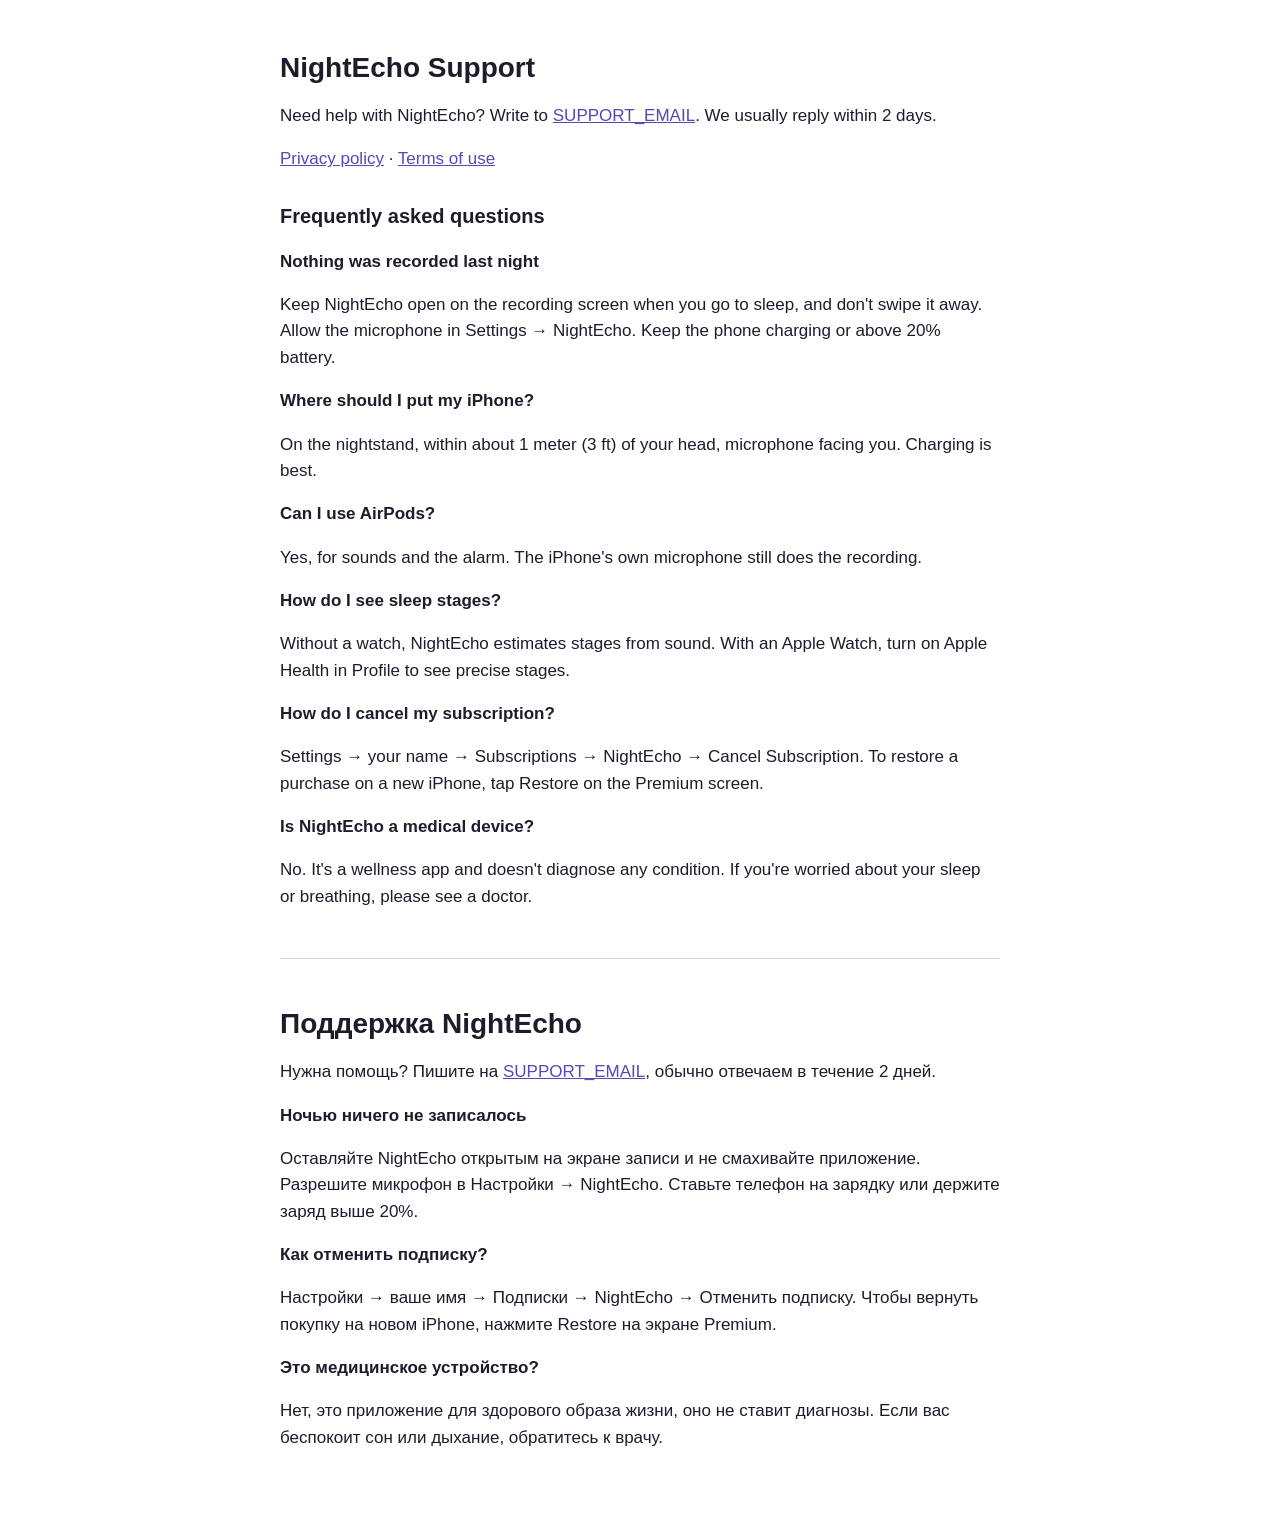
==== index.html @ dfd4a9c9 "Add files via upload" ====
<!doctype html>
<html lang="en">
<head>
<meta charset="utf-8">
<meta name="viewport" content="width=device-width, initial-scale=1">
<title>NightEcho Support</title>
<link rel="stylesheet" href="style.css">
</head>
<body>
<main>
<h1>NightEcho Support</h1>
<p>Need help with NightEcho? Write to <a href="mailto:SUPPORT_EMAIL">SUPPORT_EMAIL</a>. We usually reply within 2 days.</p>
<p><a href="privacy.html">Privacy policy</a> · <a href="https://www.apple.com/legal/internet-services/itunes/dev/stdeula/">Terms of use</a></p>

<h2>Frequently asked questions</h2>
<h3>Nothing was recorded last night</h3>
<p>Keep NightEcho open on the recording screen when you go to sleep, and don't swipe it away. Allow the microphone in Settings → NightEcho. Keep the phone charging or above 20% battery.</p>
<h3>Where should I put my iPhone?</h3>
<p>On the nightstand, within about 1 meter (3 ft) of your head, microphone facing you. Charging is best.</p>
<h3>Can I use AirPods?</h3>
<p>Yes, for sounds and the alarm. The iPhone's own microphone still does the recording.</p>
<h3>How do I see sleep stages?</h3>
<p>Without a watch, NightEcho estimates stages from sound. With an Apple Watch, turn on Apple Health in Profile to see precise stages.</p>
<h3>How do I cancel my subscription?</h3>
<p>Settings → your name → Subscriptions → NightEcho → Cancel Subscription. To restore a purchase on a new iPhone, tap Restore on the Premium screen.</p>
<h3>Is NightEcho a medical device?</h3>
<p>No. It's a wellness app and doesn't diagnose any condition. If you're worried about your sleep or breathing, please see a doctor.</p>

<hr>

<h1>Поддержка NightEcho</h1>
<p>Нужна помощь? Пишите на <a href="mailto:SUPPORT_EMAIL">SUPPORT_EMAIL</a>, обычно отвечаем в течение 2 дней.</p>
<h3>Ночью ничего не записалось</h3>
<p>Оставляйте NightEcho открытым на экране записи и не смахивайте приложение. Разрешите микрофон в Настройки → NightEcho. Ставьте телефон на зарядку или держите заряд выше 20%.</p>
<h3>Как отменить подписку?</h3>
<p>Настройки → ваше имя → Подписки → NightEcho → Отменить подписку. Чтобы вернуть покупку на новом iPhone, нажмите Restore на экране Premium.</p>
<h3>Это медицинское устройство?</h3>
<p>Нет, это приложение для здорового образа жизни, оно не ставит диагнозы. Если вас беспокоит сон или дыхание, обратитесь к врачу.</p>
</main>
</body>
</html>
---- style.css ----
:root { color-scheme: light dark; --bg: #fff; --text: #1b1d2b; --muted: #6b6f86; --link: #534ab7; }
@media (prefers-color-scheme: dark) { :root { --bg: #0e1330; --text: #e8e9f5; --muted: #9aa0c3; --link: #afa9ec; } }
body { margin: 0; background: var(--bg); color: var(--text); font: 17px/1.55 -apple-system, BlinkMacSystemFont, "Segoe UI", sans-serif; }
main { max-width: 720px; margin: 0 auto; padding: 32px 16px 64px; }
h1 { font-size: 28px; line-height: 1.2; }
h2 { font-size: 20px; margin-top: 28px; }
h3 { font-size: 17px; margin-bottom: 4px; }
a { color: var(--link); }
.muted { color: var(--muted); font-size: 15px; }
hr { border: 0; border-top: 1px solid var(--muted); opacity: .3; margin: 48px 0; }
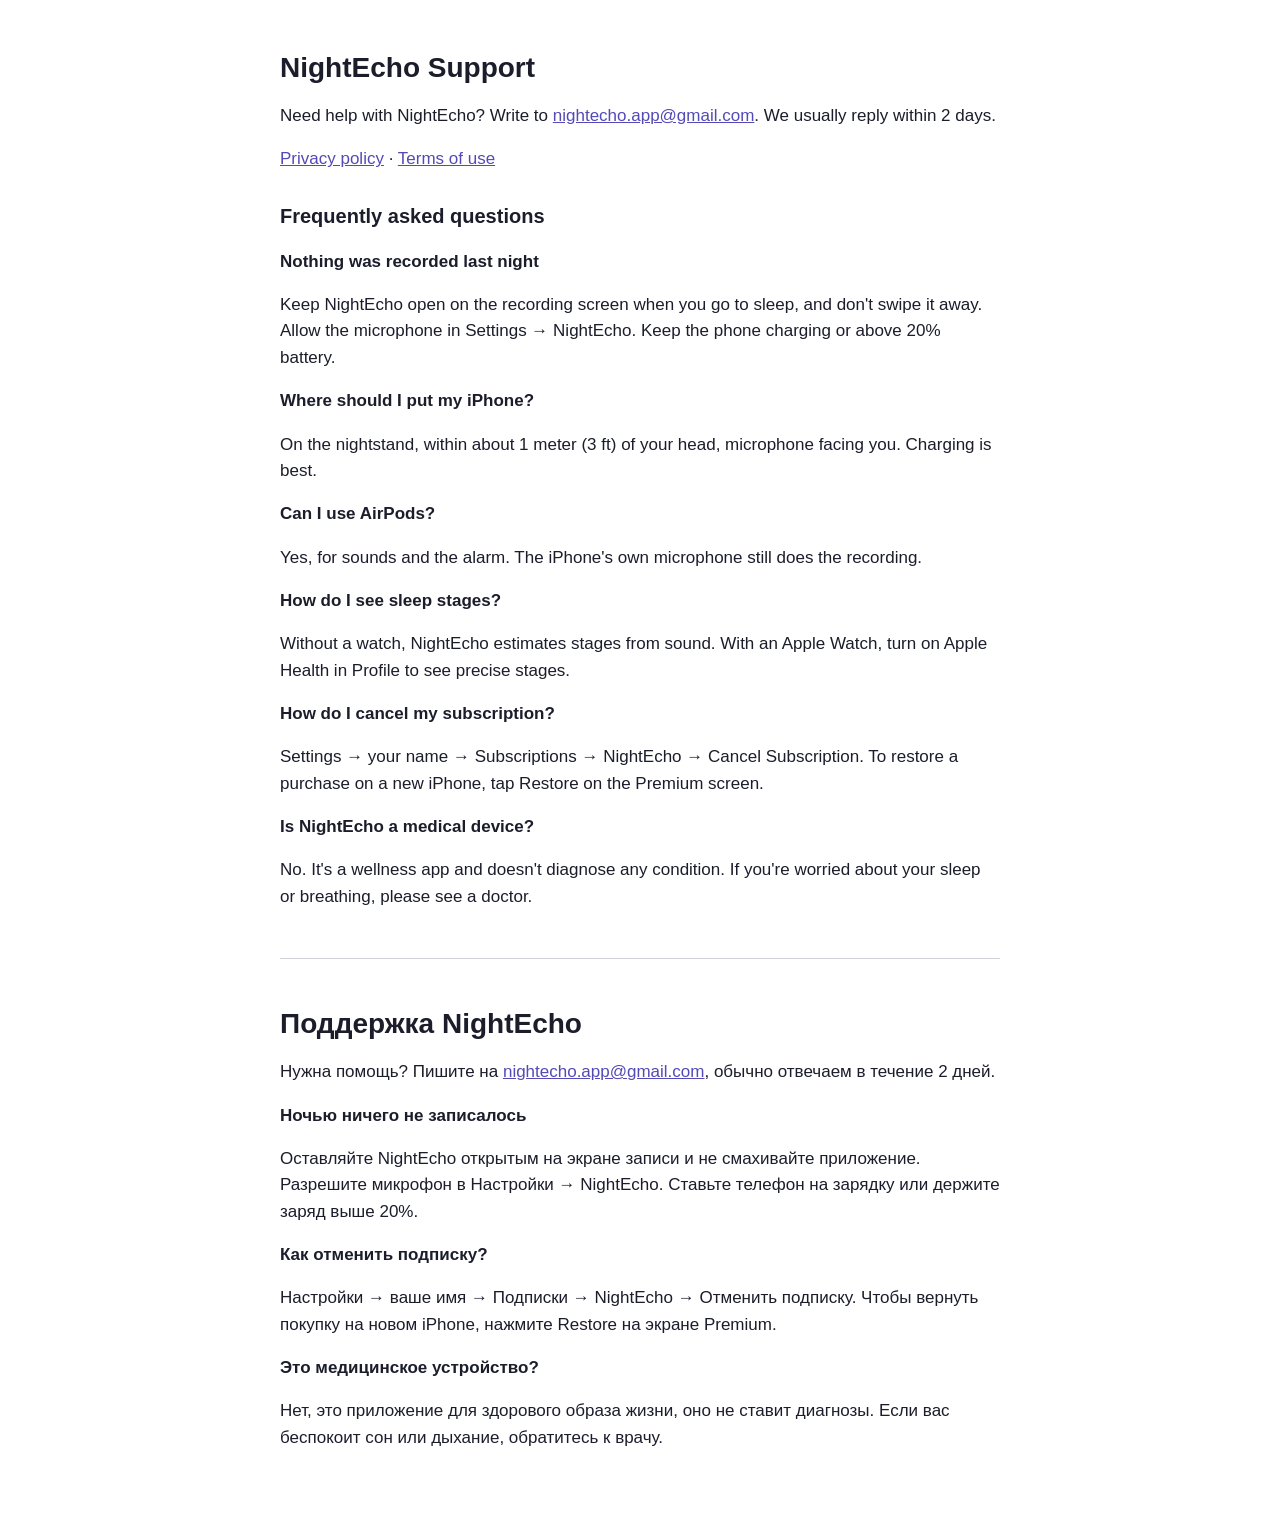
==== commit 3b314602: "Add files via upload" ====
--- a/index.html
+++ b/index.html
@@ -9,7 +9,7 @@
 <body>
 <main>
 <h1>NightEcho Support</h1>
-<p>Need help with NightEcho? Write to <a href="mailto:SUPPORT_EMAIL">SUPPORT_EMAIL</a>. We usually reply within 2 days.</p>
+<p>Need help with NightEcho? Write to <a href="mailto:nightecho.app@gmail.com">nightecho.app@gmail.com</a>. We usually reply within 2 days.</p>
 <p><a href="privacy.html">Privacy policy</a> · <a href="https://www.apple.com/legal/internet-services/itunes/dev/stdeula/">Terms of use</a></p>
 
 <h2>Frequently asked questions</h2>
@@ -29,7 +29,7 @@
 <hr>
 
 <h1>Поддержка NightEcho</h1>
-<p>Нужна помощь? Пишите на <a href="mailto:SUPPORT_EMAIL">SUPPORT_EMAIL</a>, обычно отвечаем в течение 2 дней.</p>
+<p>Нужна помощь? Пишите на <a href="mailto:nightecho.app@gmail.com">nightecho.app@gmail.com</a>, обычно отвечаем в течение 2 дней.</p>
 <h3>Ночью ничего не записалось</h3>
 <p>Оставляйте NightEcho открытым на экране записи и не смахивайте приложение. Разрешите микрофон в Настройки → NightEcho. Ставьте телефон на зарядку или держите заряд выше 20%.</p>
 <h3>Как отменить подписку?</h3>
